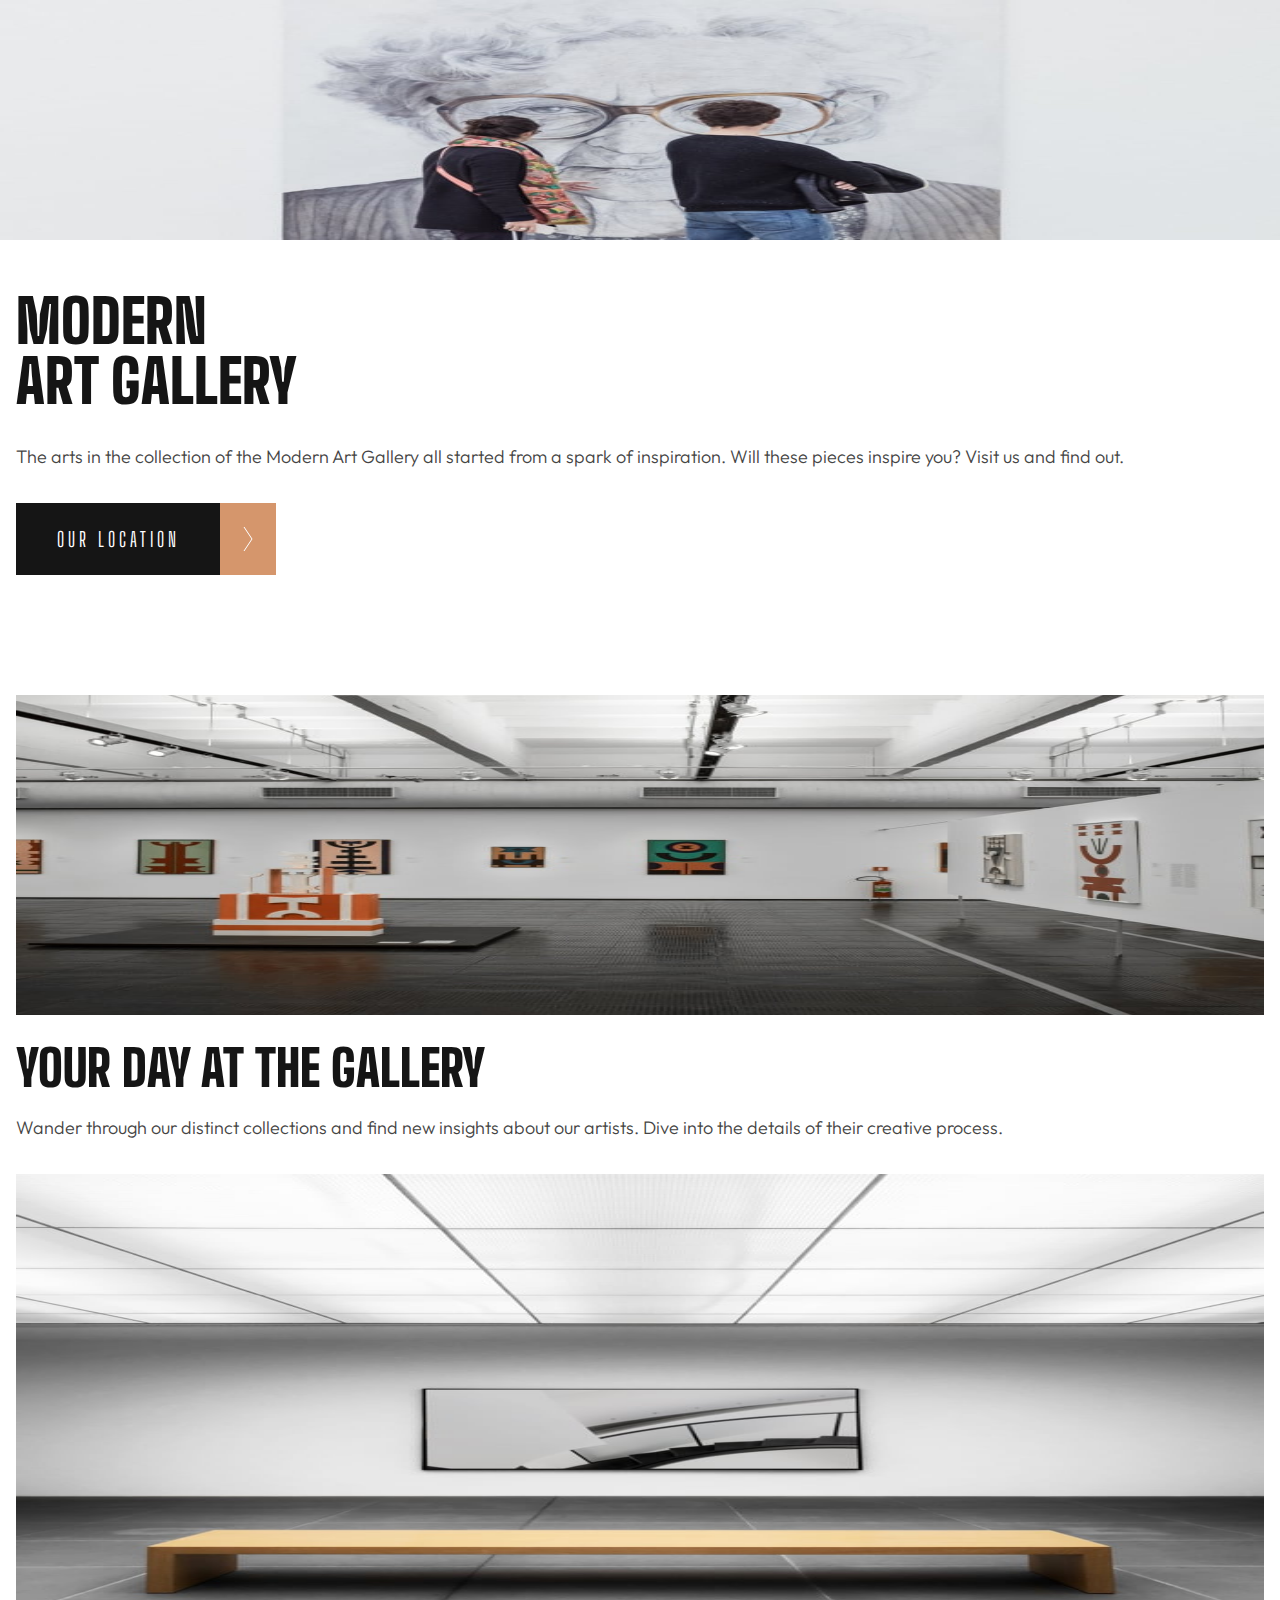
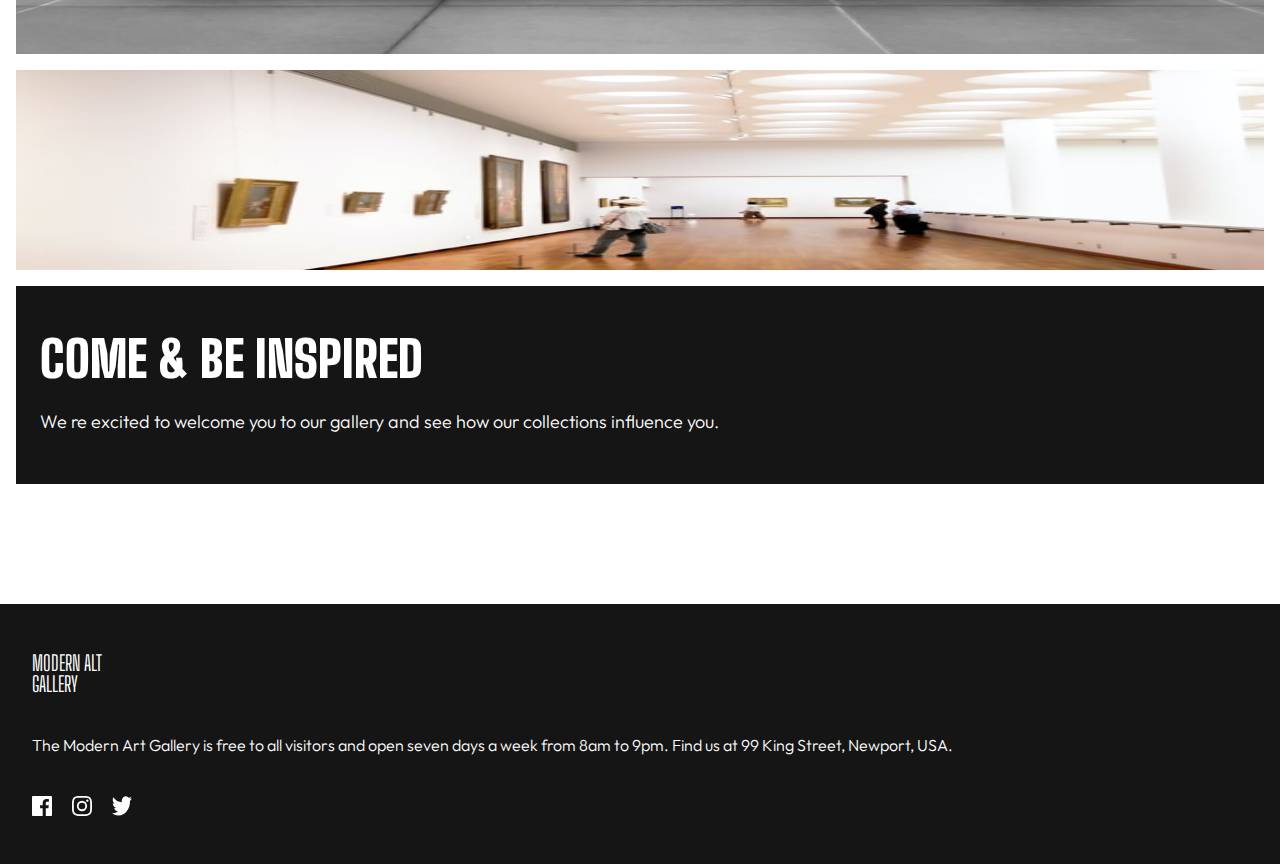
==== index.html @ 8d6b3e3f "tablet location responsive completed" ====
<!DOCTYPE html>
<html lang="en">
<head>
  <meta charset="UTF-8">
  <meta http-equiv="X-UA-Compatible" content="IE=edge">
  <meta name="viewport" content="width=device-width, initial-scale=1.0">
  <link rel="icon" type="image/png" sizes="32x32" href="./assets/favicon-32x32.png">
  <link rel="stylesheet" href="./reset.css">
  <link rel="stylesheet" href="./style.css">
  <link href="https://fonts.googleapis.com/css2?family=Big+Shoulders+Display:wght@800;900&display=swap" rel="stylesheet">
  <link href="https://fonts.googleapis.com/css2?family=Outfit:wght@300&display=swap" rel="stylesheet">
  <title>Frontend Mentor | Art gallery website</title>
</head>
<body>
  <header>
  <img class ="mobile-img"src="./assets/mobile/image-hero@2x.jpg" alt="Two persons staring at the painting">
  </header>
  <main>
    <div class="modern-art-gallery">
      <h1>MODERN &nbsp&nbsp&nbsp&nbsp
        ART GALLERY</h1>
      <p class="gallery-p">The arts in the collection of the Modern Art Gallery all started from a spark of inspiration. Will these pieces inspire you? Visit us and find out.</p>
      <div class="location-button">
        <a href="./location.html"><div><button><p class="buttonp">OUR LOCATION</p></button></div>
        <div class="right-arrow"> <img src="./assets/icon-arrow-right.svg" alt=""></div>
        </a>
      </div>
      <div> <img class="mobile-second-img" src="./assets/mobile/image-grid-1@2x.jpg" alt="room with paintings"></div>
    </div>
    <div class="your-day-at-the-gallery">
      <h1>YOUR DAY
        AT THE GALLERY</h1>
      <p>Wander through our distinct collections and find new insights about our artists. Dive into the details of their creative process.</p>
    </div>
    <div class="group-of-images">
      <img class="first-img-in-g"src="./assets/mobile/image-grid-2@2x.jpg" alt="painting front of chair">
      <img class="second-img-in-g" src="./assets/mobile/image-grid-3@2x.jpg" alt="people looking at the paintings">
      <div class="come-and-be-inspired">
        <h1>
          COME & BE INSPIRED
      </h1>
      <p>
        We re excited to welcome you to our gallery and see how our collections influence you.

      </p>
    
      </div>
      </div>
    
  </main>
  <footer class="footer-box">
    <h1>
   MODERN ALT GALLERY
    </h1>
    <p>
      The Modern Art Gallery is free to all visitors and open seven days a week from 8am to 9pm. Find us at 99 King Street, Newport, USA.

    </p>
    <div class="social-network-logos">
      <img src="./assets/icon-facebook.svg"alt="facebook-icon">
      <img src="./assets/icon-instagram.svg" alt="instagram-icon">
      <img src="./assets/icon-twitter.svg" alt ="twitter-logo">

    </div>
  </footer>
  
</body>
</html>
---- style.css ----
body {
    width: 100vw
}

main  {
    padding: 16px;
}

.mobile-img{

    width: 100%;
    height: 240px;
}
.modern-art-gallery{
    margin-top: 32px;
    display: flex;
    flex-direction: column;
    gap: 32px;
}
.modern-art-gallery h1{
    width: 285px;
    font-family: 'Big Shoulders Display';
    font-size: 60px;
    font-weight: 900;
    color: #151515;
    
}
.modern-art-gallery .gallery-p{
    font-family: 'Outfit';
    color:  #444444;
    font-size: 18px;
    line-height: 28px;
    font-weight: 300;
    
}

.location-button{
    display: flex;
    
}
.location-button:hover{
    cursor: pointer;
}




.location-button a{
    display: flex;
}

button{
    background: #151515;
    border: none;
    height: 72px;
    width: 204px;
}
button .buttonp{
    font-family: 'Big Shoulders Display';
    font-size: 20px;
    letter-spacing: 4px;
    color: white;
}

.right-arrow {
    display: flex;
    justify-content: center;
    align-items: center;
    width: 56px;
    height:72px;
    background: #D5966C;


}


.mobile-second-img{
    margin-top: 88px;
    height: 320px;
    width: 100%;
}

.your-day-at-the-gallery{
    display: flex;
    flex-direction: column;
    gap: 21px;
    margin-top: 25px;
}
.your-day-at-the-gallery h1{
    font-family: 'Big Shoulders Display';
    font-weight: 900;
    font-size: 50px;
    color: #151515;
}
.your-day-at-the-gallery p{
    font-family: 'Outfit';
    font-weight: 300;
    font-size: 18px;
    color: #444444;
    line-height: 28px;
}


.group-of-images {
    display: flex;
    flex-direction: column;
    gap: 16px;
    margin-top: 32px;
}

.first-img-in-g {
    width: 100%;
    height: 480px;
}

.second-img-in-g {
    width: 100%;
    height: 200px;

}

.come-and-be-inspired {
    padding: 48px 24px 48px 24px;
    gap: 24px;
    display: flex;
    flex-direction: column;
    background: #151515;
    max-width: 100%;
    /* height: 320px; */
}

.come-and-be-inspired h1{
    font-family: 'Big Shoulders Display';
    font-weight: 900;
    color: White;
    font-size: 50px;
}
.come-and-be-inspired p{
    font-family: 'Outfit';
    font-weight: 300;
    font-size: 18px;
    color: #FFFFFF;
    line-height: 28px;
    

}





.footer-box{
    margin-top: 104px;
    background: #151515;
    display: flex;
    flex-direction: column;
    padding: 48px 32px;
    gap: 38px;
}

.footer-box h1{
    max-width: 90px;
    font-family: 'Big Shoulders Display';
    color: white;
    font-size: 21px;
}
.footer-box p{
    font-family: 'Outfit';
    font-weight: 300;
    font-size: 16px;
    line-height: 26px;
    color: white;

}
.social-network-logos{

    display: flex;
    gap: 20px;
}
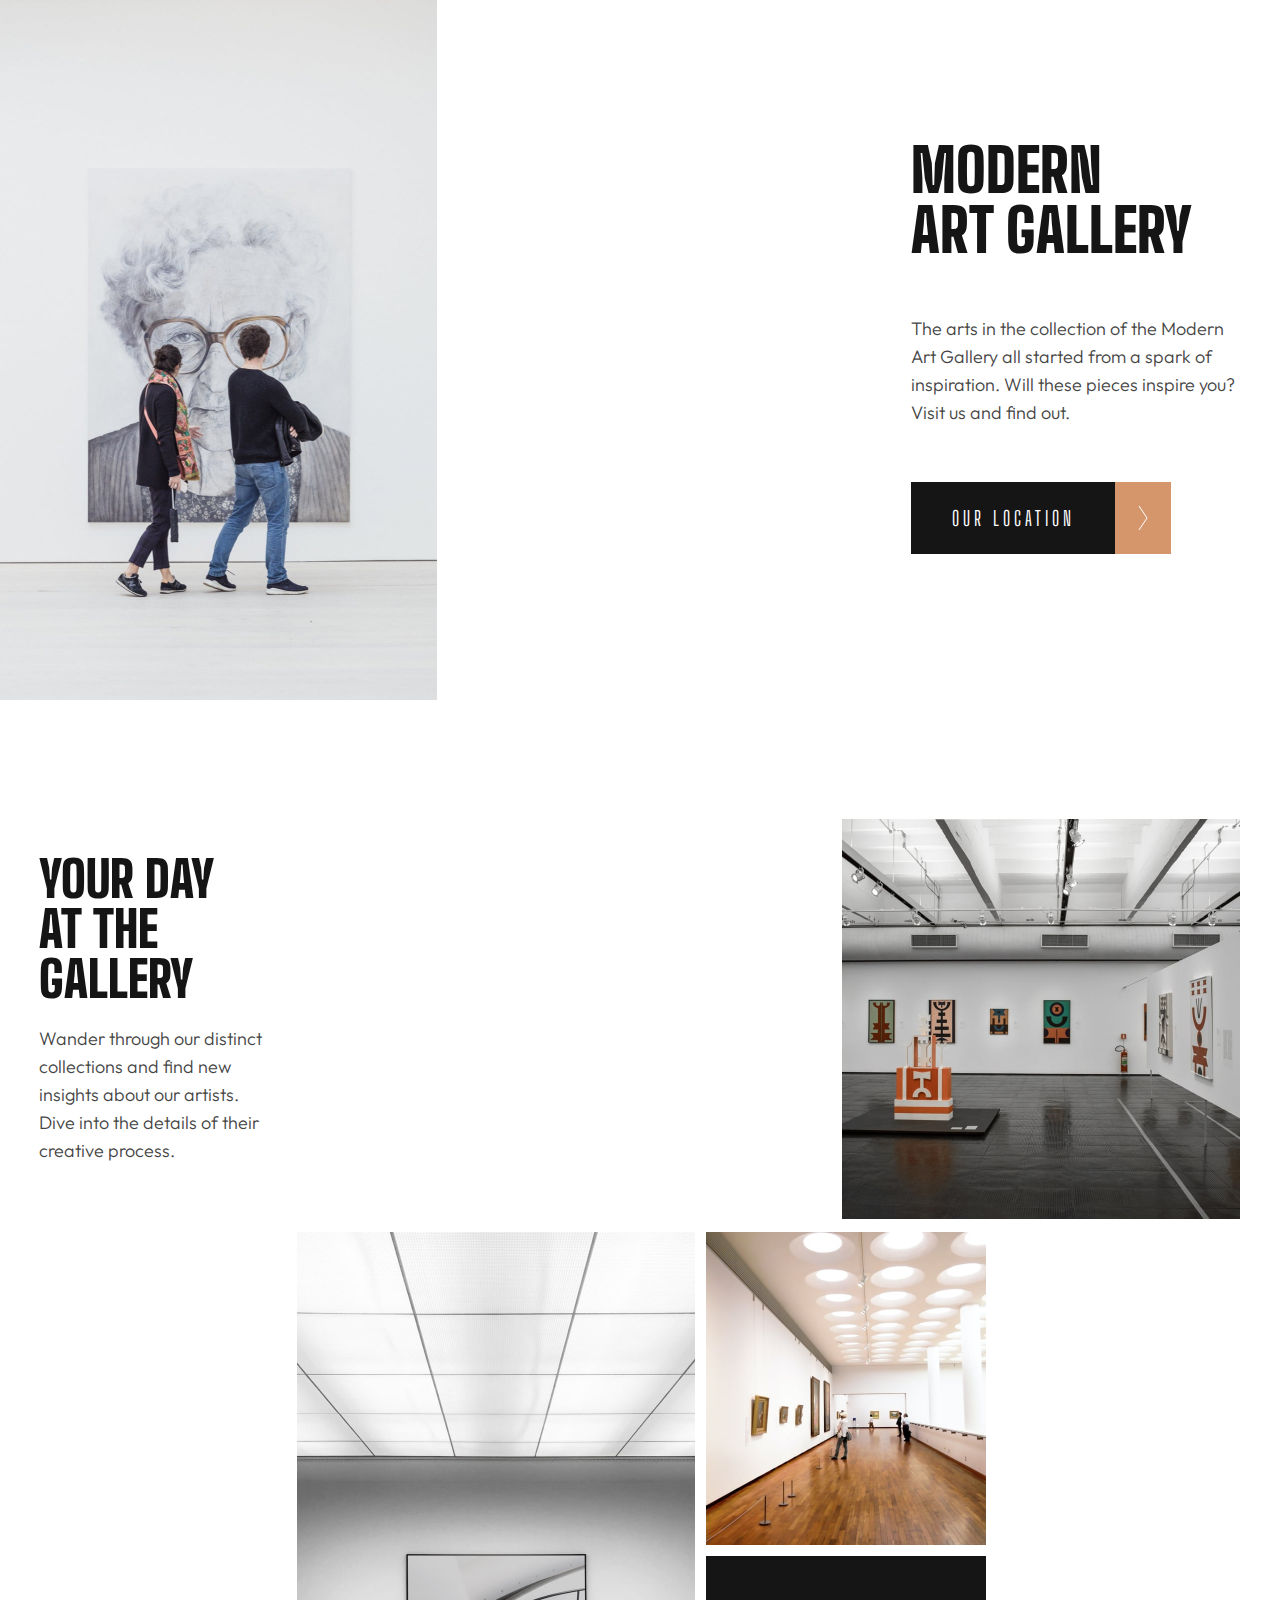
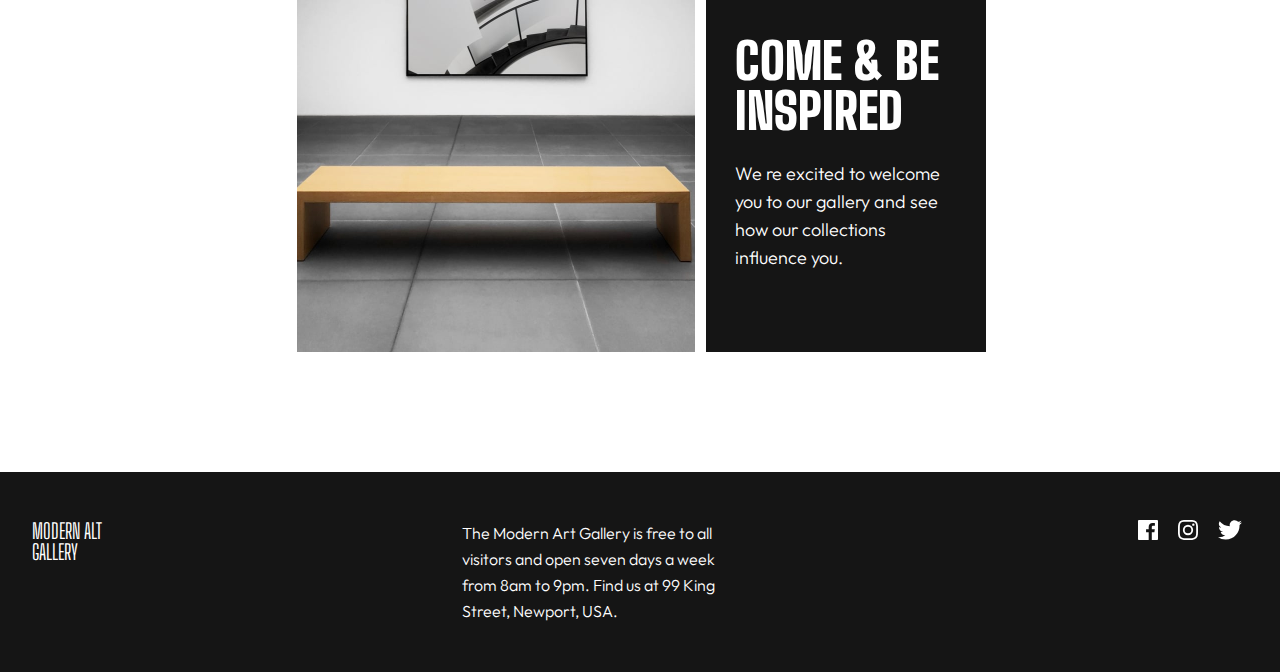
==== commit bfd6a1b0: "completed responsive for tablet" ====
--- a/index.html
+++ b/index.html
@@ -14,6 +14,7 @@
 <body>
   <header>
   <img class ="mobile-img"src="./assets/mobile/image-hero@2x.jpg" alt="Two persons staring at the painting">
+  <img class="tablet-img" src="./assets/tablet/image-hero@2x.jpg" alt="Two persons starting at the painting">
   </header>
   <main>
     <div class="modern-art-gallery">
@@ -30,9 +31,24 @@
     <div class="your-day-at-the-gallery">
       <h1>YOUR DAY
         AT THE GALLERY</h1>
-      <p>Wander through our distinct collections and find new insights about our artists. Dive into the details of their creative process.</p>
+        <p>Wander through our distinct collections and find new insights about our artists. Dive into the details of their creative process.</p>
+        <img class="your-day-at-the-gallery-first-img" src="./assets/tablet/image-grid-1@2x.jpg">
+        <div class="main-cont">
+        <div class="gallery-image-group-tablet">
+          <img  class="tablet-grid-2-img"src="./assets/tablet/image-grid-2@2x.jpg">
+          <img class="tablet-grid-3-img" src="./assets/tablet/image-grid-3@2x.jpg">
+          <div class="come-and-be-inspired-tablet">
+            <h1>
+              COME & BE INSPIRED
+          </h1>
+          <p>
+            We re excited to welcome you to our gallery and see how our collections influence you.
+          </p>
+          </div>
+        </div>
+        </div>
     </div>
-    <div class="group-of-images">
+    <div class="group-of-images-mobile">
       <img class="first-img-in-g"src="./assets/mobile/image-grid-2@2x.jpg" alt="painting front of chair">
       <img class="second-img-in-g" src="./assets/mobile/image-grid-3@2x.jpg" alt="people looking at the paintings">
       <div class="come-and-be-inspired">
@@ -41,9 +57,7 @@
       </h1>
       <p>
         We re excited to welcome you to our gallery and see how our collections influence you.
-
       </p>
-    
       </div>
       </div>
     
@@ -56,7 +70,7 @@
       The Modern Art Gallery is free to all visitors and open seven days a week from 8am to 9pm. Find us at 99 King Street, Newport, USA.
 
     </p>
-    <div class="social-network-logos">
+    <div class="social-icons">
       <img src="./assets/icon-facebook.svg"alt="facebook-icon">
       <img src="./assets/icon-instagram.svg" alt="instagram-icon">
       <img src="./assets/icon-twitter.svg" alt ="twitter-logo">
--- a/style.css
+++ b/style.css
@@ -11,6 +11,11 @@
     width: 100%;
     height: 240px;
 }
+
+.tablet-img{
+    display: none;
+}
+
 .modern-art-gallery{
     margin-top: 32px;
     display: flex;
@@ -86,6 +91,10 @@
     gap: 21px;
     margin-top: 25px;
 }
+
+.come-and-be-inspired-tablet{
+    display: none;
+}
 .your-day-at-the-gallery h1{
     font-family: 'Big Shoulders Display';
     font-weight: 900;
@@ -101,7 +110,7 @@
 }
 
 
-.group-of-images {
+.group-of-images-mobile {
     display: flex;
     flex-direction: column;
     gap: 16px;
@@ -172,8 +181,142 @@
     color: white;
 
 }
-.social-network-logos{
+.social-icons{
 
     display: flex;
     gap: 20px;
+}
+
+
+
+
+/* tablet responsive */
+@media screen and (min-width: 768px){
+     header{
+        position: relative
+     }
+     
+
+     main {
+        padding: 0px 40px 0px 39px;
+     }
+    
+    .mobile-img {
+        display: none;
+    }
+    .mobile-second-img {
+        display: none;
+    }
+    .group-of-images-mobile{
+        display: none;
+    }
+
+ 
+    .tablet-img{
+        display: block;
+        width: 437px;
+    }
+    .gallery-p {
+        width: 339px;
+    }
+
+    .modern-art-gallery {
+        position: absolute;         
+        top:0;
+        right:0;
+        margin-right: 30px;
+        margin-top: 140px;
+        gap: 55px;
+    }
+
+    .your-day-at-the-gallery h1{
+        width: 223px;
+    }
+    .your-day-at-the-gallery p{
+        width: 223px;
+    }
+    .your-day-at-the-gallery {
+        position: relative;
+        margin-top: 154px;
+    }
+
+    .your-day-at-the-gallery-first-img{
+        position: absolute;
+        margin-top: -35px;
+        width: 398px;
+        z-index: -1;
+        margin-left: 290px;
+        right: 0;
+
+    }
+
+
+.main-cont{
+    display: flex;
+    justify-content: center;
+}
+
+.gallery-image-group-tablet{
+    position: relative;
+  display: flex;
+  flex-direction: row;
+  flex-wrap: wrap;
+  max-width: 398px;
+  margin-top: 46px;
+
+}
+
+.tablet-grid-2-img{
+    width: 398px;
+    margin-left: -287px;
+}
+.tablet-grid-3-img{
+    width: 280px;
+    position: absolute;
+    margin-left: 122px;
+}
+}
+
+.come-and-be-inspired-tablet{
+    padding: 80px 28px 80px 29px;
+
+    display: block;
+    background: #151515;
+    position: absolute;
+    margin-left: 122px;
+    margin-top: 324px;
+}
+
+.come-and-be-inspired-tablet h1{
+    color: white;
+}
+
+.come-and-be-inspired-tablet p{
+    margin-top: 24px;
+    color: white;
+
+}
+
+.footer-box{
+    margin-top: 120px;
+    flex-direction: row;
+    justify-content: space-between;
+    
+}
+.footer-box h1{
+    font-size: 21px;
+    width: 120px;
+}
+
+
+.footer-box p{
+    margin-right: 55px;
+    width: 281px;
+}
+.social-icons {
+    display: flex;
+    flex-direction: row;
+    width: 20px;
+    height: 20px;
+    margin-right: 90px
 }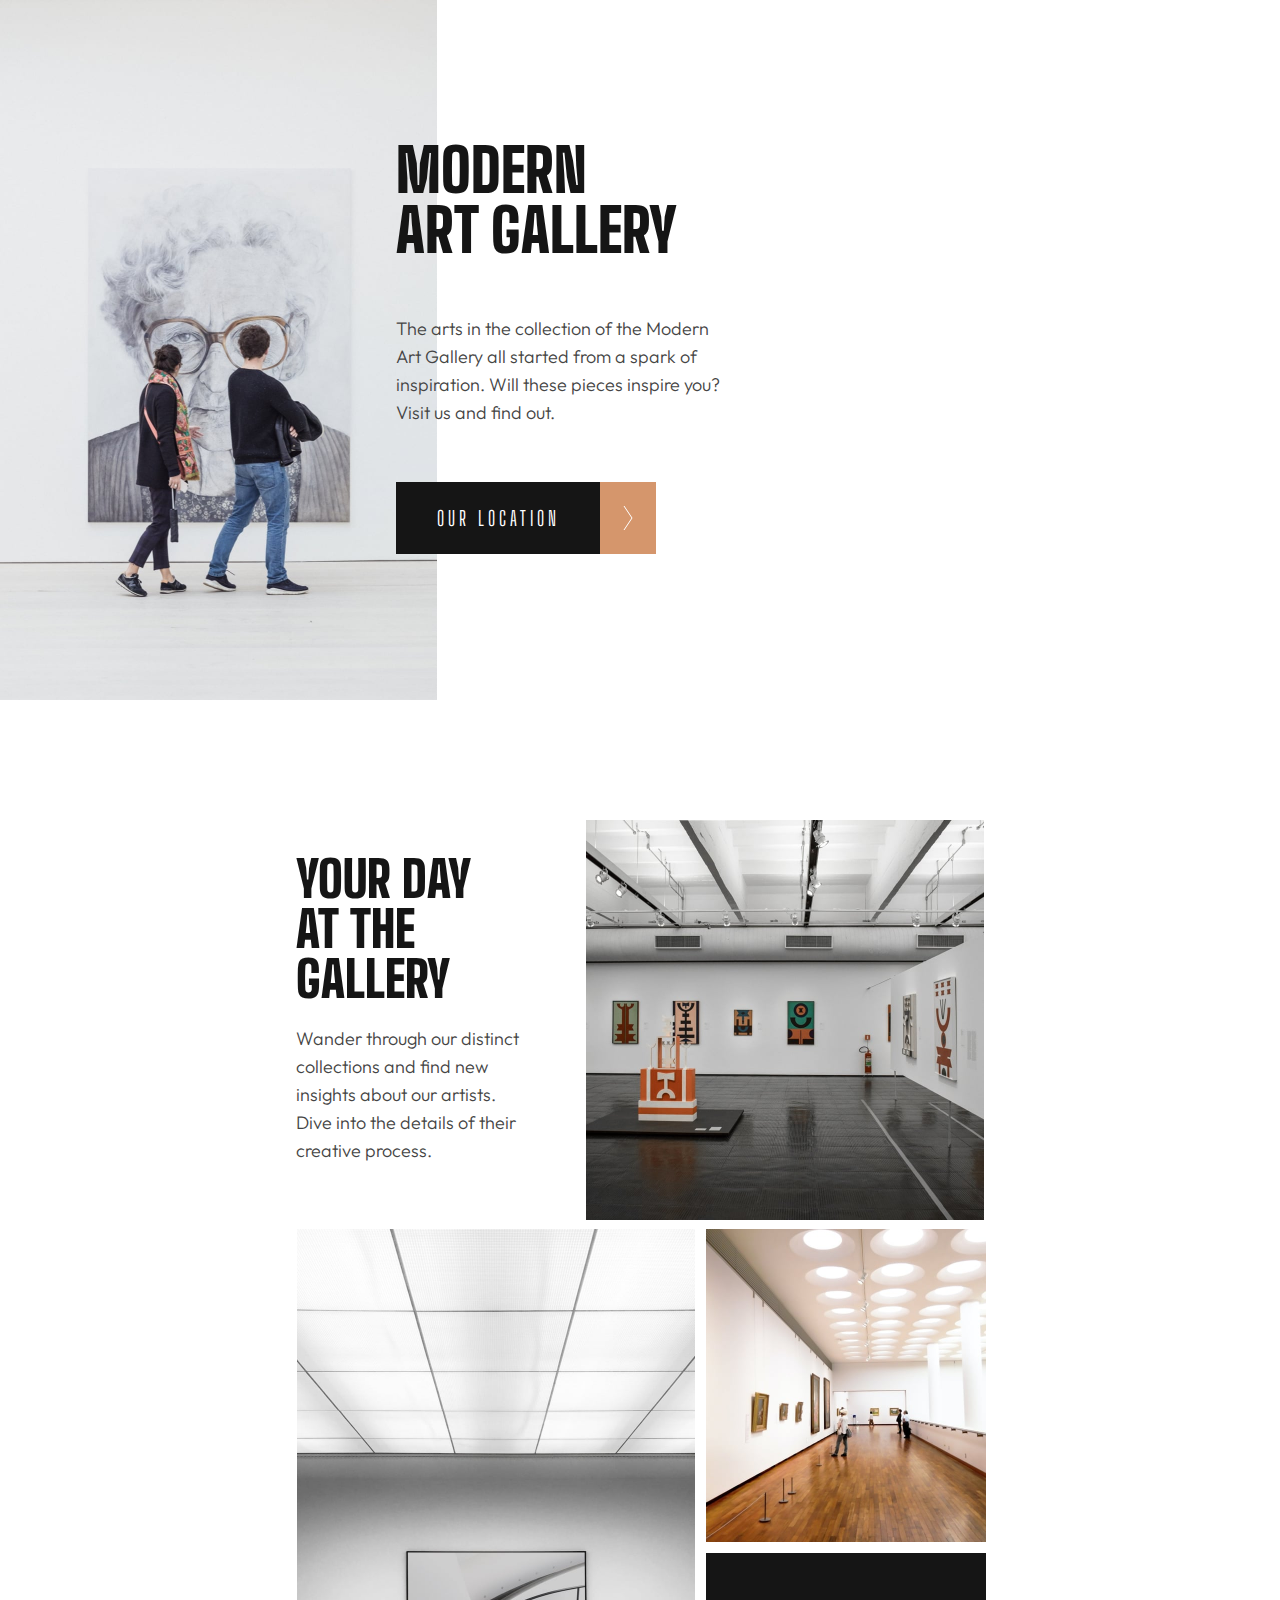
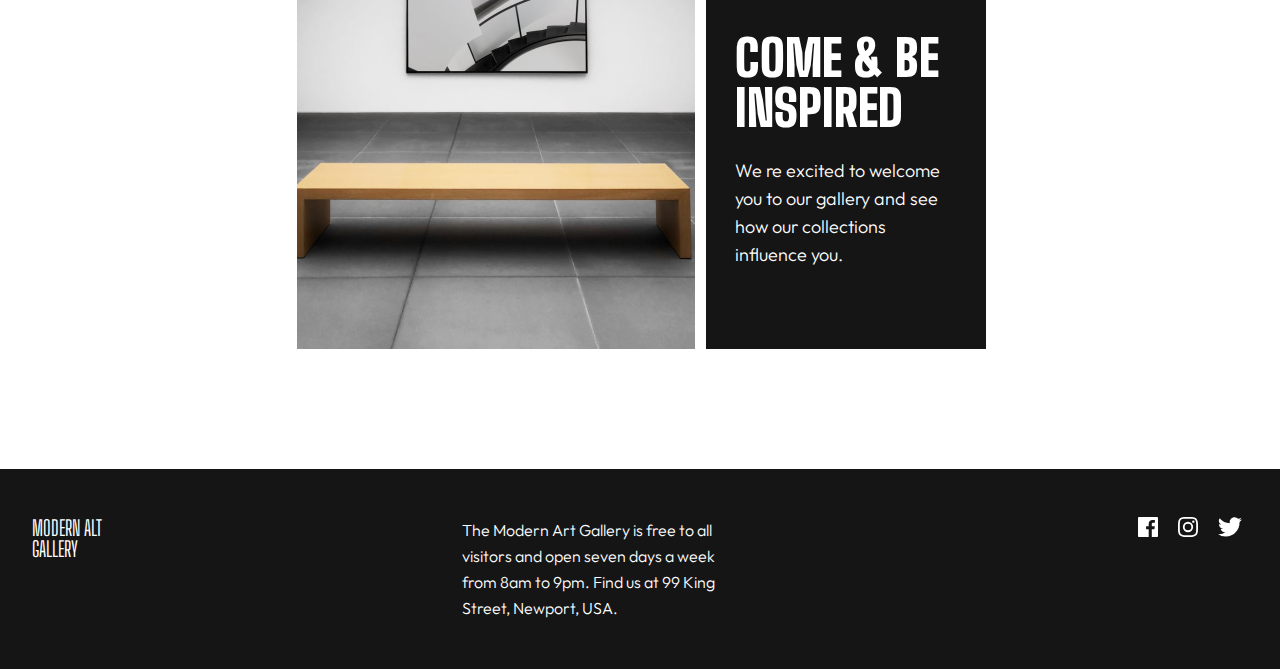
==== commit ca0121c6: "Tablet-Mobile responsive completed" ====
--- a/index.html
+++ b/index.html
@@ -17,6 +17,7 @@
   <img class="tablet-img" src="./assets/tablet/image-hero@2x.jpg" alt="Two persons starting at the painting">
   </header>
   <main>
+
     <div class="modern-art-gallery">
       <h1>MODERN &nbsp&nbsp&nbsp&nbsp
         ART GALLERY</h1>
@@ -28,11 +29,12 @@
       </div>
       <div> <img class="mobile-second-img" src="./assets/mobile/image-grid-1@2x.jpg" alt="room with paintings"></div>
     </div>
+    <div class="first-gallery-cont">
     <div class="your-day-at-the-gallery">
       <h1>YOUR DAY
         AT THE GALLERY</h1>
         <p>Wander through our distinct collections and find new insights about our artists. Dive into the details of their creative process.</p>
-        <img class="your-day-at-the-gallery-first-img" src="./assets/tablet/image-grid-1@2x.jpg">
+        <img class="your-day-at-the-gallery-first-img-tablet" src="./assets/tablet/image-grid-1@2x.jpg">
         <div class="main-cont">
         <div class="gallery-image-group-tablet">
           <img  class="tablet-grid-2-img"src="./assets/tablet/image-grid-2@2x.jpg">
@@ -48,16 +50,19 @@
         </div>
         </div>
     </div>
+  </div>
     <div class="group-of-images-mobile">
       <img class="first-img-in-g"src="./assets/mobile/image-grid-2@2x.jpg" alt="painting front of chair">
       <img class="second-img-in-g" src="./assets/mobile/image-grid-3@2x.jpg" alt="people looking at the paintings">
-      <div class="come-and-be-inspired">
+      <div class="center-last-black-div-mobile">
+      <div class="come-and-be-inspired-mobile">
         <h1>
           COME & BE INSPIRED
       </h1>
       <p>
         We re excited to welcome you to our gallery and see how our collections influence you.
       </p>
+      </div>
       </div>
       </div>
     
--- a/style.css
+++ b/style.css
@@ -7,12 +7,19 @@
 }
 
 .mobile-img{
-
     width: 100%;
+    max-width: 500px;
     height: 240px;
 }
 
 .tablet-img{
+    display: none;
+}
+
+.gallery-image-group-tablet{
+    display: none;
+}
+.your-day-at-the-gallery-first-img-tablet{
     display: none;
 }
 
@@ -82,7 +89,7 @@
 .mobile-second-img{
     margin-top: 88px;
     height: 320px;
-    width: 100%;
+
 }
 
 .your-day-at-the-gallery{
@@ -113,38 +120,46 @@
 .group-of-images-mobile {
     display: flex;
     flex-direction: column;
+    align-items: center;
     gap: 16px;
     margin-top: 32px;
+
 }
 
 .first-img-in-g {
-    width: 100%;
+
     height: 480px;
 }
 
 .second-img-in-g {
-    width: 100%;
+    
     height: 200px;
 
 }
-
-.come-and-be-inspired {
+.center-last-black-div-mobile{
+    display: flex;
+    justify-content: center;
+    width: 343px;
+}
+
+
+
+.come-and-be-inspired-mobile{
     padding: 48px 24px 48px 24px;
     gap: 24px;
     display: flex;
     flex-direction: column;
     background: #151515;
     max-width: 100%;
-    /* height: 320px; */
-}
-
-.come-and-be-inspired h1{
+}
+
+.come-and-be-inspired-mobile h1{
     font-family: 'Big Shoulders Display';
     font-weight: 900;
     color: White;
     font-size: 50px;
 }
-.come-and-be-inspired p{
+.come-and-be-inspired-mobile p{
     font-family: 'Outfit';
     font-weight: 300;
     font-size: 18px;
@@ -159,6 +174,7 @@
 
 
 .footer-box{
+
     margin-top: 104px;
     background: #151515;
     display: flex;
@@ -223,10 +239,15 @@
     .modern-art-gallery {
         position: absolute;         
         top:0;
-        right:0;
-        margin-right: 30px;
+        left:0;
+        margin-left: 396px;
         margin-top: 140px;
         gap: 55px;
+    }
+
+    .first-gallery-cont{
+        display: flex;
+        justify-content: center;
     }
 
     .your-day-at-the-gallery h1{
@@ -240,13 +261,13 @@
         margin-top: 154px;
     }
 
-    .your-day-at-the-gallery-first-img{
-        position: absolute;
-        margin-top: -35px;
+    .your-day-at-the-gallery-first-img-tablet{
+        display: block;
+        margin-top: -366px;
         width: 398px;
-        z-index: -1;
+        
         margin-left: 290px;
-        right: 0;
+        
 
     }
 
@@ -254,6 +275,7 @@
 .main-cont{
     display: flex;
     justify-content: center;
+    margin-top: -58px;
 }
 
 .gallery-image-group-tablet{
@@ -275,7 +297,7 @@
     position: absolute;
     margin-left: 122px;
 }
-}
+
 
 .come-and-be-inspired-tablet{
     padding: 80px 28px 80px 29px;
@@ -319,4 +341,5 @@
     width: 20px;
     height: 20px;
     margin-right: 90px
+}
 }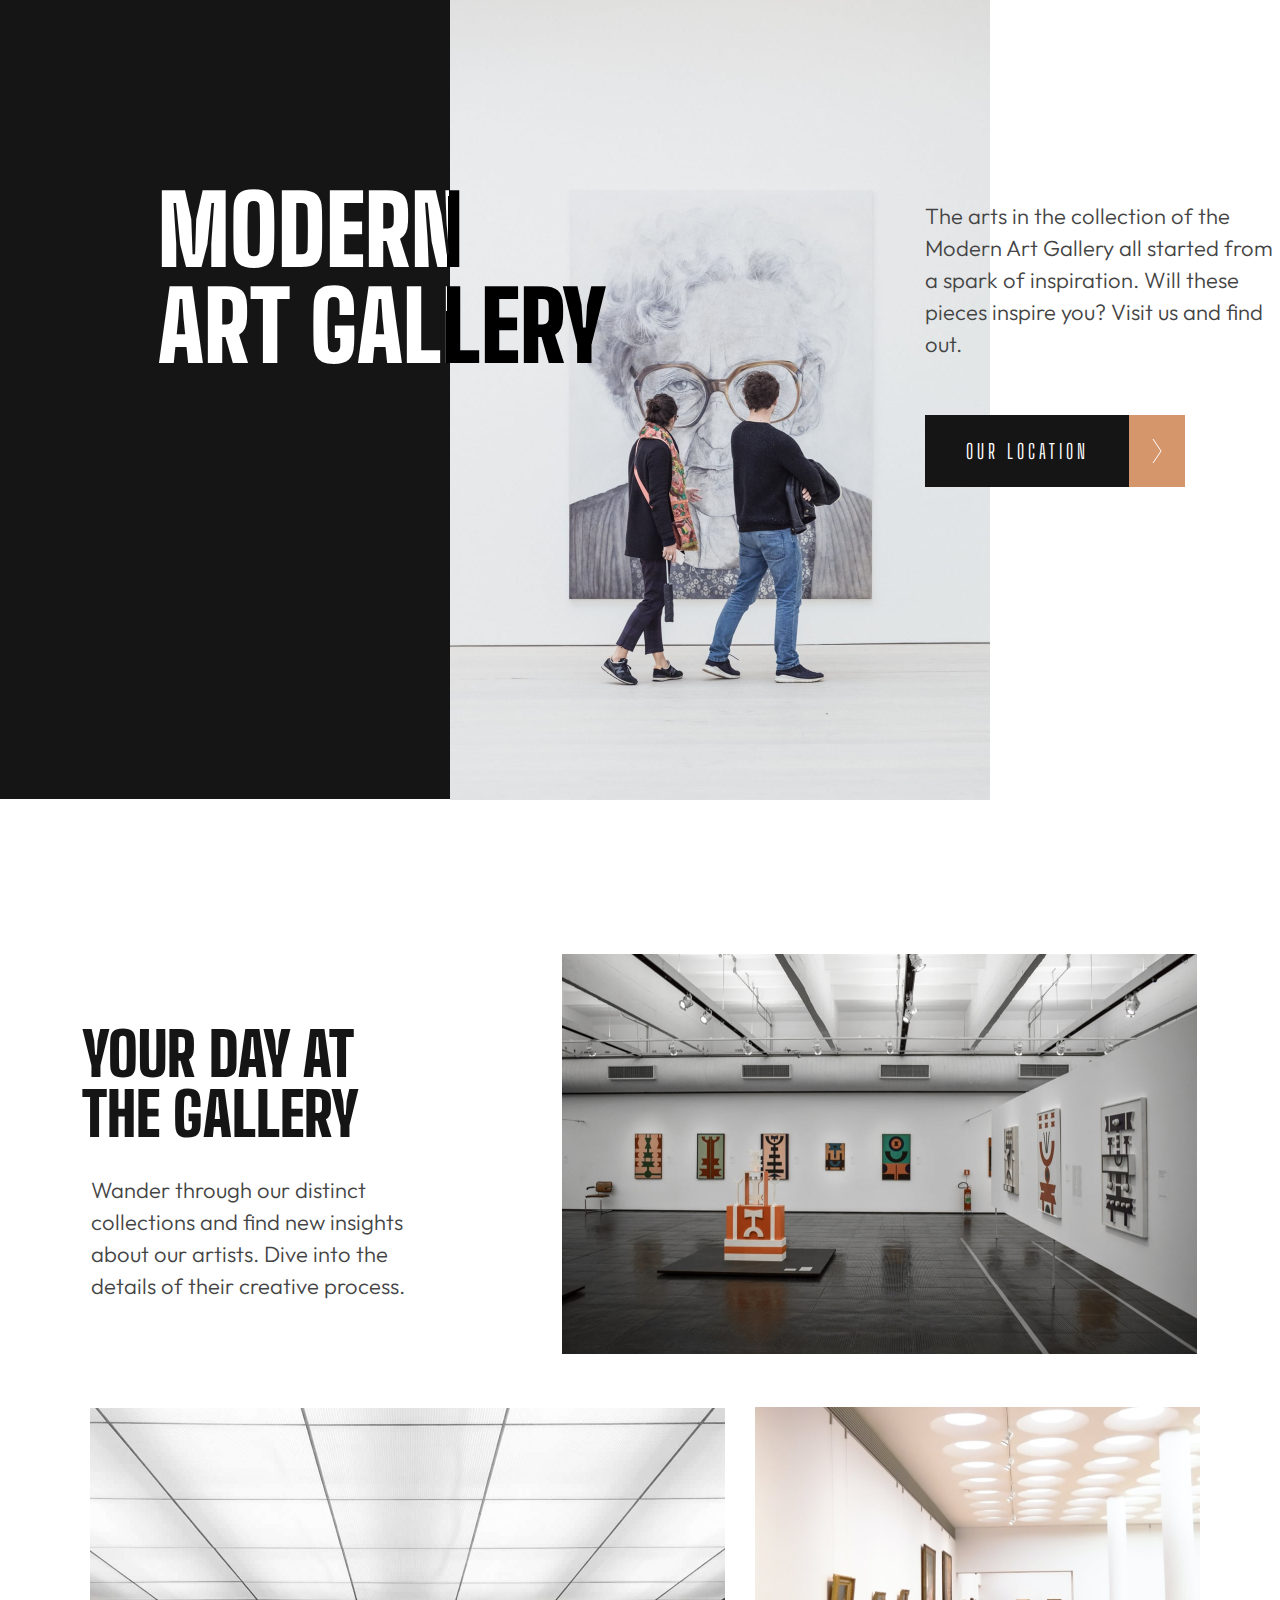
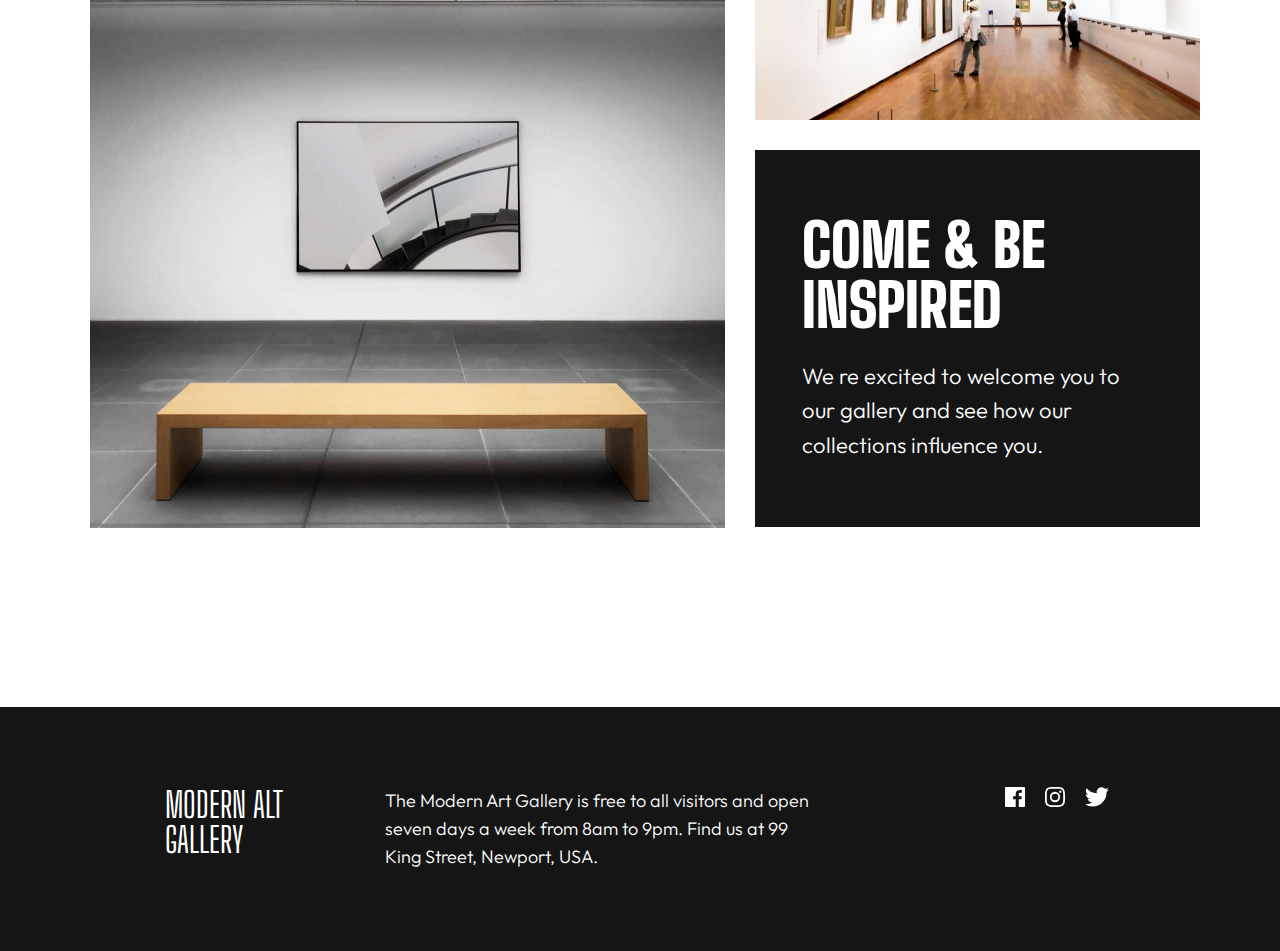
==== commit 69ad4220: "desktop responsive 50% complete" ====
--- a/index.html
+++ b/index.html
@@ -15,6 +15,10 @@
   <header>
   <img class ="mobile-img"src="./assets/mobile/image-hero@2x.jpg" alt="Two persons staring at the painting">
   <img class="tablet-img" src="./assets/tablet/image-hero@2x.jpg" alt="Two persons starting at the painting">
+  <div class="desktop-img-black-part">
+    <div class="header-black-part"></div>
+  <img class="desktop-img" src="./assets/desktop/image-hero@2x.jpg" alt="Two persons starting at the painting">
+</div>
   </header>
   <main>
 
@@ -35,10 +39,15 @@
         AT THE GALLERY</h1>
         <p>Wander through our distinct collections and find new insights about our artists. Dive into the details of their creative process.</p>
         <img class="your-day-at-the-gallery-first-img-tablet" src="./assets/tablet/image-grid-1@2x.jpg">
+        <img class="your-day-at-the-gallery-first-img-desktop" src="./assets/desktop/image-grid-1@2x.jpg">
+        </div>
+        </div>
         <div class="main-cont">
         <div class="gallery-image-group-tablet">
           <img  class="tablet-grid-2-img"src="./assets/tablet/image-grid-2@2x.jpg">
           <img class="tablet-grid-3-img" src="./assets/tablet/image-grid-3@2x.jpg">
+          <img class="desktop-grid-2-img" src="./assets/desktop/image-grid-2@2x.jpg">
+          <img class="desktop-grid-3-img" src="./assets/desktop/image-grid-3@2x.jpg">
           <div class="come-and-be-inspired-tablet">
             <h1>
               COME & BE INSPIRED
@@ -46,6 +55,14 @@
           <p>
             We re excited to welcome you to our gallery and see how our collections influence you.
           </p>
+        </div> 
+        <div class="come-and-be-inspired-desktop"><h1>
+            COME & BE INSPIRED
+        </h1>
+        <p>
+          We re excited to welcome you to our gallery and see how our collections influence you.
+        </p>
+        </div>
           </div>
         </div>
         </div>
--- a/style.css
+++ b/style.css
@@ -5,14 +5,32 @@
 main  {
     padding: 16px;
 }
-
+a{
+    text-decoration: none;
+    max-width: 100%;
+}
 .mobile-img{
     width: 100%;
     max-width: 500px;
     height: 240px;
 }
 
+.come-and-be-inspired-desktop {
+    display: none;
+}
 .tablet-img{
+    display: none;
+}
+.desktop-img{
+    display: none;
+}
+.desktop-grid-2-img{
+    display: none;
+}
+.desktop-grid-3-img {
+    display: none;
+}
+.your-day-at-the-gallery-first-img-desktop {
     display: none;
 }
 
@@ -211,19 +229,45 @@
      header{
         position: relative
      }
+
+     /* .first-gallery-cont{
+        display: block !important;
+     } */
+
+     .center-gallery{
+        display: block
+     }
      
 
      main {
         padding: 0px 40px 0px 39px;
      }
     
+     
     .mobile-img {
         display: none;
     }
+    .desktop-img{
+        display: none;
+    }
+    .your-day-at-the-gallery-first-img-desktop{
+        display: none;
+    }
+    .desktop-grid-2-img{
+        display: none;
+    }
+    .desktop-grid-3-img {
+        display: none;
+    }
+
     .mobile-second-img {
         display: none;
     }
     .group-of-images-mobile{
+        display: none;
+    }
+
+    .come-and-be-inspired-desktop{
         display: none;
     }
 
@@ -257,6 +301,7 @@
         width: 223px;
     }
     .your-day-at-the-gallery {
+    
         position: relative;
         margin-top: 154px;
     }
@@ -275,7 +320,9 @@
 .main-cont{
     display: flex;
     justify-content: center;
-    margin-top: -58px;
+    margin-top:-35px;
+
+    
 }
 
 .gallery-image-group-tablet{
@@ -311,9 +358,18 @@
 
 .come-and-be-inspired-tablet h1{
     color: white;
+    font-family: 'Big Shoulders Display';
+    font-size: 50px;
+    font-weight: 900;
+    width: 223px;
 }
 
 .come-and-be-inspired-tablet p{
+    font-family: 'Outfit';
+    font-size: 18px;
+    line-height: 28px;
+    width: 223px;
+    
     margin-top: 24px;
     color: white;
 
@@ -342,4 +398,203 @@
     height: 20px;
     margin-right: 90px
 }
-}+}
+
+
+
+
+/* desktop responsive */
+@media screen and (min-width: 1250px){
+    .tablet-img {
+        display: none;
+    }
+    .your-day-at-the-gallery-first-img-tablet {
+        display: none;
+    
+
+
+    }
+    .main-cont img{
+        
+    }
+    .come-and-be-inspired-tablet{
+        display: none;
+    }
+
+
+    .first-gallery-cont{
+        justify-content: center;
+    flex-direction: row;
+    display: flex !important;
+        display: block;
+    }
+    .tablet-grid-2-img{
+        display: none;
+    }
+    .tablet-grid-3-img{
+        display: none;
+    }
+    .desktop-img{
+        display: block;
+        width: 540px;
+    }
+
+    .desktop-img-black-part{
+        display: flex;
+    }
+
+    .header-black-part {
+        height: 799px;
+        width: 450px;
+        background-color: #151515;
+    }
+
+    main {
+        padding: 0px 165px;
+    }
+
+.modern-art-gallery{
+    position: absolute;
+    top: 0;
+    left: 0;
+    margin-left: 925px;
+    margin-top: 200px;
+    gap: 55px;
+}
+
+
+
+
+    .modern-art-gallery h1{
+        position: absolute;
+        background: linear-gradient(91deg, rgb(255 255 255) 56.2%, rgb(0 0 0) 40%);
+        -webkit-text-fill-color: #ffffff00;
+        -webkit-background-clip: text;
+        margin-left: -767px;
+        margin-top: -18px;
+        font-size: 96px;
+        width: 514px;
+    }
+
+    .modern-art-gallery .gallery-p{
+        font-size: 22px;
+        line-height: 32px;
+        width: 350px;
+    }
+
+
+    .your-day-at-the-gallery{
+        
+        display: flex;
+        flex-direction: row;
+
+    }
+    .your-day-at-the-gallery h1{
+        margin-left: -558px;
+        margin-top: 70px;
+        font-size: 60px;
+        width: 350px;
+    }
+    .your-day-at-the-gallery p{
+        margin-left: -362px;
+        margin-top: 220px;
+        font-size: 22px;
+        line-height: 32px;
+        width: 350px;
+    }
+    
+    .your-day-at-the-gallery-first-img-desktop{
+        display: block;
+    width: 635px;
+        margin-left: -78px;
+    position: absolute;
+    }
+
+    .desktop-grid-2-img{
+        display: block;
+        width: 635px;
+        
+      margin-left: -265px;
+
+    }
+
+    .desktop-grid-3-img {
+        display: block;
+        width: 445px;
+        margin-top: -721px;
+        margin-left: 400px;
+    }
+    
+
+
+    .gallery-image-group-tablet {
+        margin-top: 141px;
+        display: block;
+        max-width: 100%;
+        margin-left: 275px;
+    }
+
+
+
+    .come-and-be-inspired-desktop{
+        display: block;
+        padding: 65px 47px;
+        background: #151515;
+        margin-left: 400px;
+        margin-top: 30px;
+        max-width: 445px;
+    }
+
+    .come-and-be-inspired-desktop h1{
+        font-family: 'Big Shoulders Display';
+        line-height: 60px;
+        font-size: 60px;
+        width: 350px;
+        color: White;
+        font-weight: 900;
+
+    }
+
+    .come-and-be-inspired-desktop p{
+        font-family: 'Outfit';
+        color: white;
+        font-size: 22px;
+        font-weight: 300;
+        line-height: 34.5px;
+        width: 350px;
+        margin-top: 23.5px;
+
+    }
+
+    .footer-box{
+        padding: 0;
+        margin-top: 180px;
+        padding: 80px 165px;
+    }
+    .footer-box h1{
+        font-size: 35px;
+    width: 150px;
+    max-width: 150px;
+
+    }
+
+    .footer-box p {
+        margin-right: 120px;
+        width: 430px;
+        font-size: 18px;
+        line-height: 28px;
+    }
+
+
+    .center-gallery{
+        display: flex;
+        justify-content: center;
+    }
+
+
+ 
+}
+
+
+
+
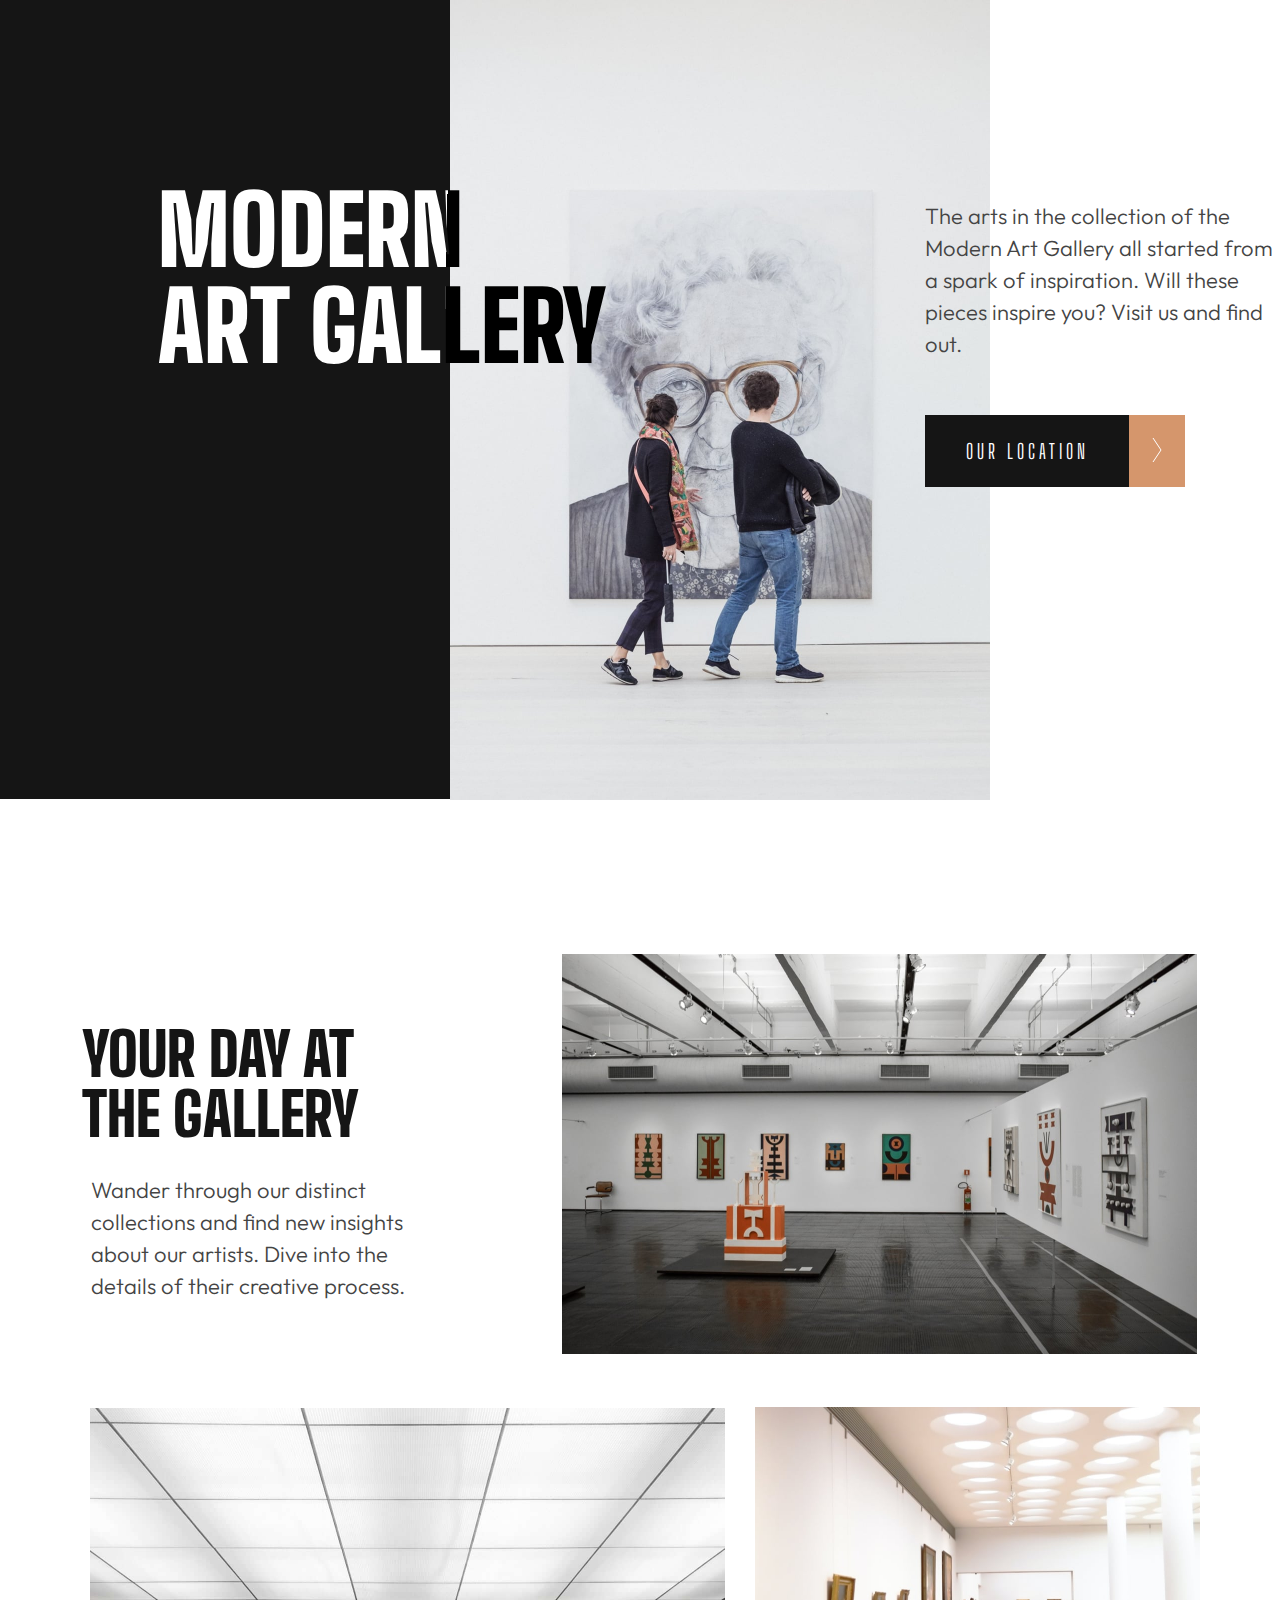
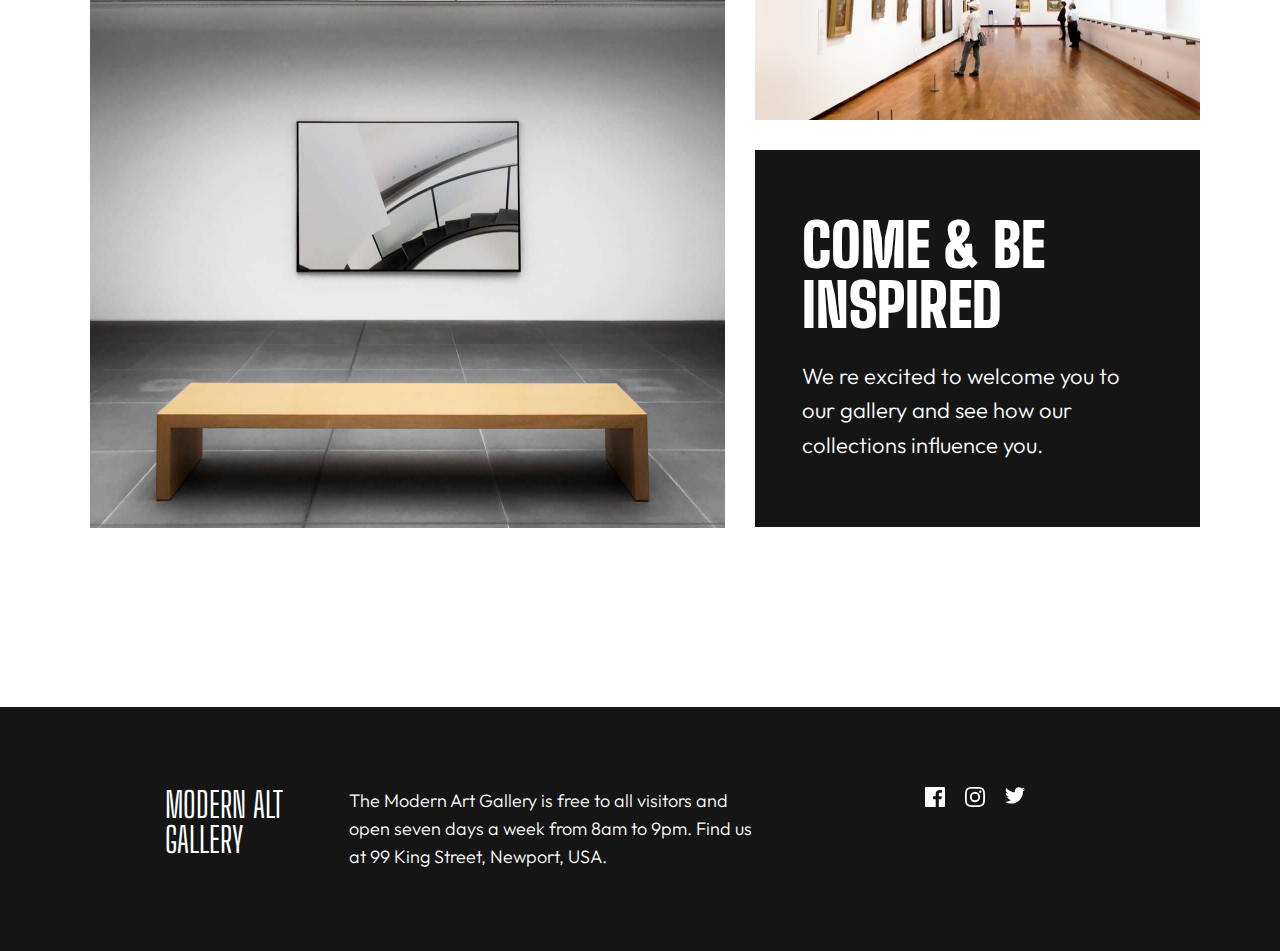
==== commit 2c1f7598: "finished" ====
--- a/index.html
+++ b/index.html
@@ -27,9 +27,8 @@
         ART GALLERY</h1>
       <p class="gallery-p">The arts in the collection of the Modern Art Gallery all started from a spark of inspiration. Will these pieces inspire you? Visit us and find out.</p>
       <div class="location-button">
-        <a href="./location.html"><div><button><p class="buttonp">OUR LOCATION</p></button></div>
-        <div class="right-arrow"> <img src="./assets/icon-arrow-right.svg" alt=""></div>
-        </a>
+        <div class="left-part"><a href="./location.html">OUR LOCATION</a></div>
+        <div class="right-arrow"><a href="./location.html"><img src="./assets/icon-arrow-right.svg" alt=""></a></div>
       </div>
       <div> <img class="mobile-second-img" src="./assets/mobile/image-grid-1@2x.jpg" alt="room with paintings"></div>
     </div>
@@ -93,10 +92,9 @@
 
     </p>
     <div class="social-icons">
-      <img src="./assets/icon-facebook.svg"alt="facebook-icon">
-      <img src="./assets/icon-instagram.svg" alt="instagram-icon">
-      <img src="./assets/icon-twitter.svg" alt ="twitter-logo">
-
+      <svg width="20" height="20" xmlns="http://www.w3.org/2000/svg"><path d="M18.896 0H1.104C.494 0 0 .494 0 1.104v17.793C0 19.506.494 20 1.104 20h9.58v-7.745H8.076V9.237h2.606V7.01c0-2.583 1.578-3.99 3.883-3.99 1.104 0 2.052.082 2.329.119v2.7h-1.598c-1.254 0-1.496.597-1.496 1.47v1.928h2.989l-.39 3.018h-2.6V20h5.098c.608 0 1.102-.494 1.102-1.104V1.104C20 .494 19.506 0 18.896 0Z" fill="#FFF"/></svg>
+      <svg width="20" height="20" xmlns="http://www.w3.org/2000/svg"><path d="M10 1.802c2.67 0 2.987.01 4.042.059 2.71.123 3.975 1.409 4.099 4.099.048 1.054.057 1.37.057 4.04 0 2.672-.01 2.988-.057 4.042-.124 2.687-1.387 3.975-4.1 4.099-1.054.048-1.37.058-4.041.058-2.67 0-2.987-.01-4.04-.058-2.718-.124-3.977-1.416-4.1-4.1-.048-1.054-.058-1.37-.058-4.041 0-2.67.01-2.986.058-4.04.124-2.69 1.387-3.977 4.1-4.1 1.054-.048 1.37-.058 4.04-.058ZM10 0C7.284 0 6.944.012 5.877.06 2.246.227.227 2.242.061 5.877.01 6.944 0 7.284 0 10s.012 3.057.06 4.123c.167 3.632 2.182 5.65 5.817 5.817 1.067.048 1.407.06 4.123.06s3.057-.012 4.123-.06c3.629-.167 5.652-2.182 5.816-5.817.05-1.066.061-1.407.061-4.123s-.012-3.056-.06-4.122C19.777 2.249 17.76.228 14.124.06 13.057.01 12.716 0 10 0Zm0 4.865a5.135 5.135 0 1 0 0 10.27 5.135 5.135 0 0 0 0-10.27Zm0 8.468a3.333 3.333 0 1 1 0-6.666 3.333 3.333 0 0 1 0 6.666Zm5.338-9.87a1.2 1.2 0 1 0 0 2.4 1.2 1.2 0 0 0 0-2.4Z" fill="#FFF"/></svg>
+      <svg width="20" height="17" xmlns="http://www.w3.org/2000/svg"><path d="M20 2.172a8.192 8.192 0 0 1-2.357.646 4.11 4.11 0 0 0 1.805-2.27 8.22 8.22 0 0 1-2.606.996A4.096 4.096 0 0 0 13.847.248c-2.65 0-4.596 2.472-3.998 5.037A11.648 11.648 0 0 1 1.392 1a4.109 4.109 0 0 0 1.27 5.478 4.086 4.086 0 0 1-1.858-.513c-.045 1.9 1.318 3.679 3.291 4.075a4.113 4.113 0 0 1-1.853.07 4.106 4.106 0 0 0 3.833 2.849A8.25 8.25 0 0 1 0 14.658a11.616 11.616 0 0 0 6.29 1.843c7.618 0 11.923-6.434 11.663-12.205A8.354 8.354 0 0 0 20 2.172Z" fill="#FFF"/></svg>
     </div>
   </footer>
   
--- a/style.css
+++ b/style.css
@@ -2,12 +2,26 @@
     width: 100vw
 }
 
+
+
 main  {
     padding: 16px;
 }
-a{
+
+
+.location-button a{
     text-decoration: none;
     max-width: 100%;
+    color: white;
+    font-family: 'Big Shoulders Display';
+    font-size: 20px;
+    letter-spacing: 4px;
+}
+
+.location-button{
+    background-color:#151515;
+    max-width: max-content;
+    
 }
 .mobile-img{
     width: 100%;
@@ -15,6 +29,15 @@
     height: 240px;
 }
 
+.left-part{
+    display: flex;
+    justify-content: center;
+    align-items: center;
+    background: #151515;
+    width: 204px;
+    min-height: 72px;
+    
+}
 .come-and-be-inspired-desktop {
     display: none;
 }
@@ -66,8 +89,11 @@
 
 .location-button{
     display: flex;
-    
-}
+
+    
+}
+
+
 .location-button:hover{
     cursor: pointer;
 }
@@ -75,9 +101,6 @@
 
 
 
-.location-button a{
-    display: flex;
-}
 
 button{
     background: #151515;
@@ -98,7 +121,7 @@
     align-items: center;
     width: 56px;
     height:72px;
-    background: #D5966C;
+    background-color:  #D5966C;
 
 
 }
@@ -394,10 +417,10 @@
 .social-icons {
     display: flex;
     flex-direction: row;
-    width: 20px;
-    height: 20px;
+    
     margin-right: 90px
 }
+
 }
 
 
@@ -414,9 +437,7 @@
 
 
     }
-    .main-cont img{
-        
-    }
+    
     .come-and-be-inspired-tablet{
         display: none;
     }
@@ -467,7 +488,7 @@
 
     .modern-art-gallery h1{
         position: absolute;
-        background: linear-gradient(91deg, rgb(255 255 255) 56.2%, rgb(0 0 0) 40%);
+        background: linear-gradient(91deg, rgb(255 255 255) 56%, rgb(0 0 0) 40%);
         -webkit-text-fill-color: #ffffff00;
         -webkit-background-clip: text;
         margin-left: -767px;
@@ -592,9 +613,39 @@
     }
 
 
- 
-}
-
-
-
-
+svg:hover{
+    cursor: pointer;
+}
+    .social-icons svg:hover path {
+        
+        fill:#D5966C;
+        transition-duration: .5s;
+        cursor: pointer;
+    }
+
+
+    .location-button{
+        display: flex;
+        justify-content: center;
+        align-items: center;
+    }
+
+
+    .location-button{
+        width: max-content;
+    }
+
+    
+    .left-part:hover {
+        background: #d5966c;
+        cursor: pointer;
+    }
+    .left-part:hover ~ .right-arrow {
+        background-color: #151515;
+      }
+}
+
+
+
+
+
